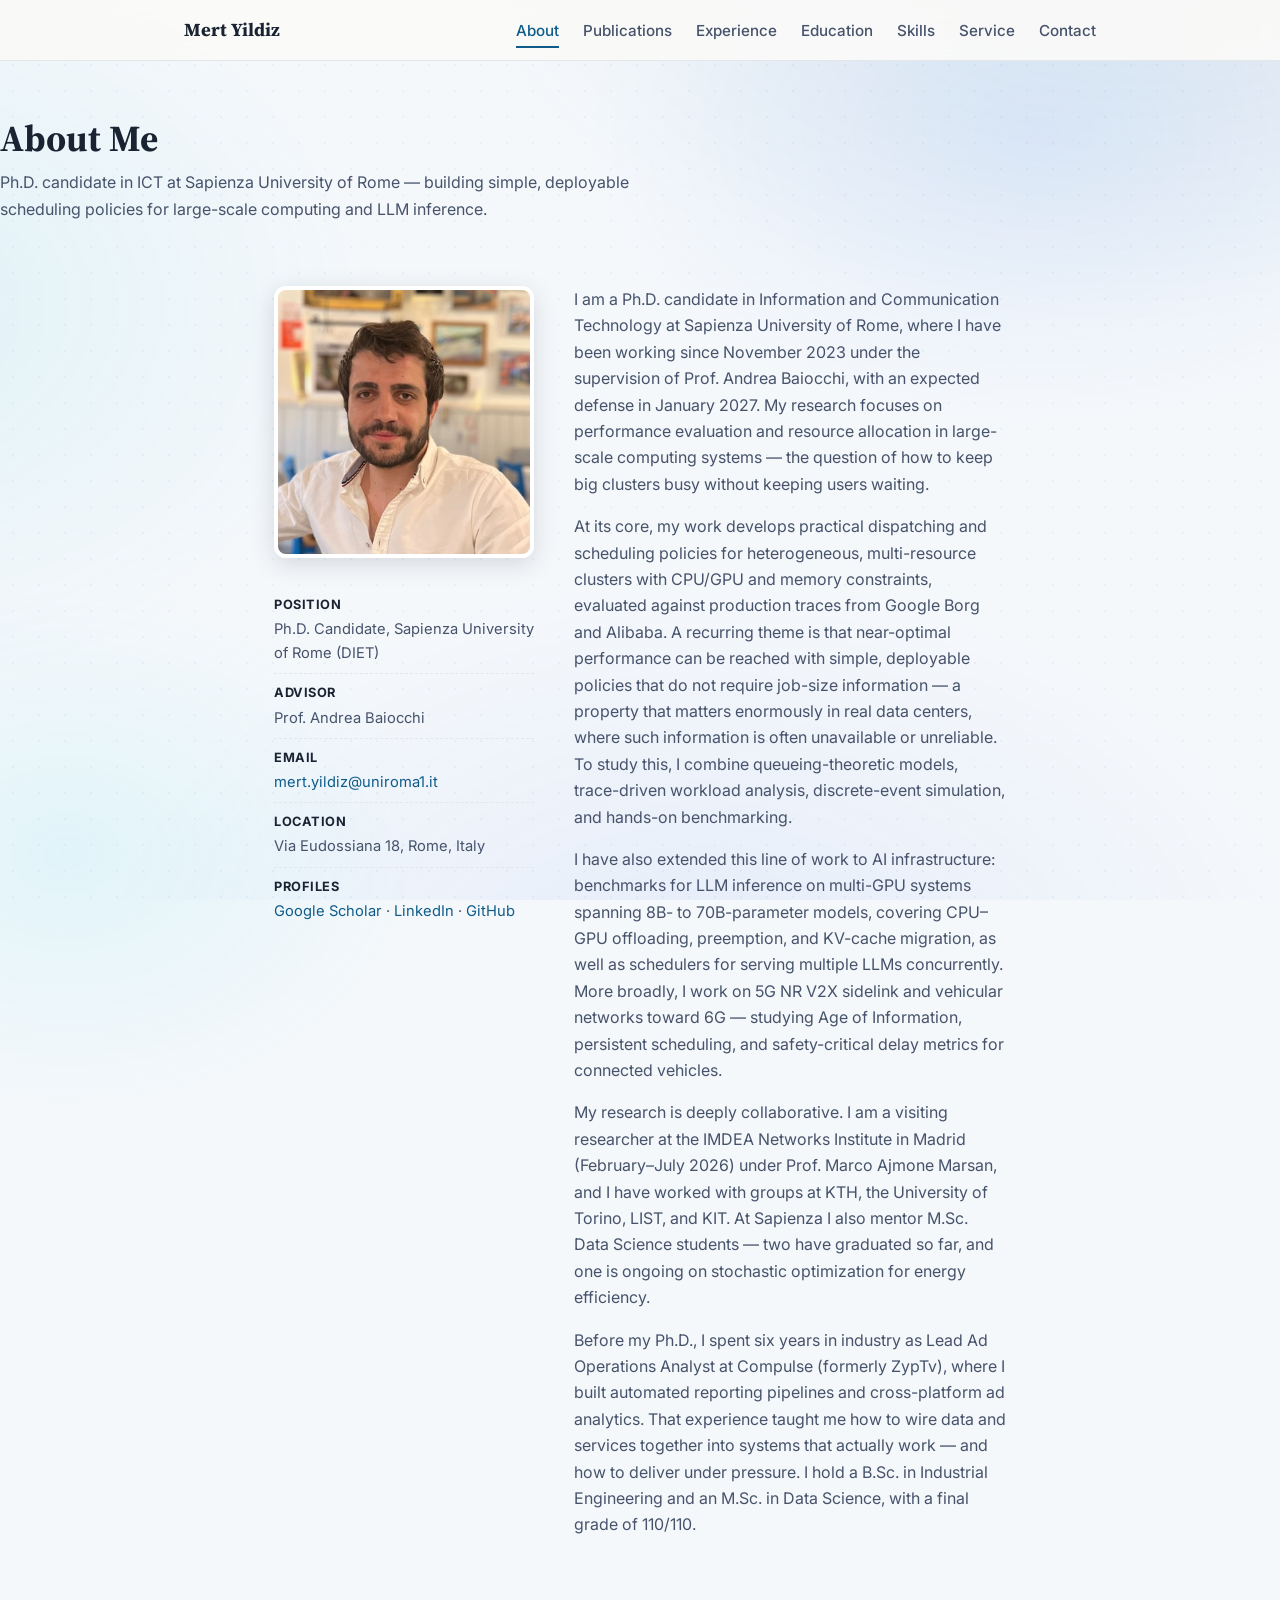
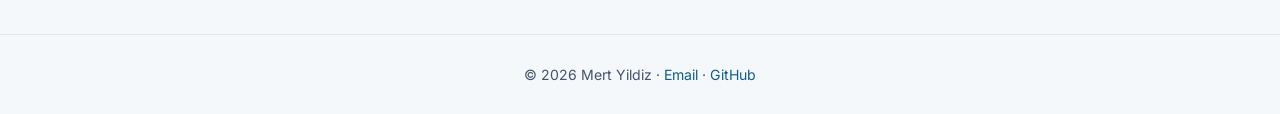
==== about.html @ 84ab67e8 "Multi-page rebuild: 7 subpages, shared design system, DOI/journal links + PDF downloads, improved Ab" ====
<!DOCTYPE html>
<html lang="en">
<head>
  <meta charset="UTF-8">
  <meta name="viewport" content="width=device-width, initial-scale=1.0">
  <title>Mert Yildiz — About</title>
  <meta name="description" content="Mert Yildiz — Ph.D. Candidate in ICT at Sapienza University of Rome. Resource management in data centers and HPC, queueing theory, LLM inference serving, vehicular networks.">
  <link rel="icon" type="image/jpeg" href="assets/Profile_photo.jpg">
  <meta property="og:title" content="Mert Yildiz — About">
  <meta property="og:description" content="Ph.D. Candidate in ICT at Sapienza University of Rome. Data centers, HPC, queueing theory, LLM inference serving, vehicular networks.">
  <meta property="og:type" content="website">
  <link rel="preconnect" href="https://fonts.googleapis.com">
  <link rel="preconnect" href="https://fonts.gstatic.com" crossorigin>
  <link href="https://fonts.googleapis.com/css2?family=Source+Serif+4:opsz,wght@8..60,400;8..60,600;8..60,700&family=Inter:wght@400;500;600&display=swap" rel="stylesheet">
  <link rel="stylesheet" href="css/style.css">
</head>
<body>

<header class="site-header">
  <nav class="nav container">
    <a class="nav__brand" href="index.html">Mert Yildiz</a>
    <button class="nav__toggle" aria-label="Toggle menu" aria-expanded="false">☰</button>
    <ul class="nav__links">
      <li><a class="is-active" href="about.html">About</a></li>
      <li><a href="publications.html">Publications</a></li>
      <li><a href="experience.html">Experience</a></li>
      <li><a href="education.html">Education</a></li>
      <li><a href="skills.html">Skills</a></li>
      <li><a href="service.html">Service</a></li>
      <li><a href="contact.html">Contact</a></li>
    </ul>
  </nav>
</header>

<main id="top">

  <!-- ============ PAGE HERO ============ -->
  <section class="page-hero">
    <h1>About Me</h1>
    <p>Ph.D. candidate in ICT at Sapienza University of Rome — building simple, deployable scheduling policies for large-scale computing and LLM inference.</p>
  </section>

  <!-- ============ ABOUT ============ -->
  <section class="section">
    <div class="container narrow">
      <div class="about-grid">

        <div class="about-side">
          <img class="about-photo" src="assets/Profile_photo.jpg" alt="Portrait of Mert Yildiz">
          <ul class="facts">
            <li><strong>Position</strong> Ph.D. Candidate, Sapienza University of Rome (DIET)</li>
            <li><strong>Advisor</strong> Prof. Andrea Baiocchi</li>
            <li><strong>Email</strong> <a href="mailto:mert.yildiz@uniroma1.it">mert.yildiz@uniroma1.it</a></li>
            <li><strong>Location</strong> Via Eudossiana 18, Rome, Italy</li>
            <li><strong>Profiles</strong>
              <a href="https://scholar.google.com/citations?user=gYXDUkcAAAAJ&hl=en" target="_blank" rel="noopener">Google Scholar</a> ·
              <a href="https://www.linkedin.com/in/mertyldz/" target="_blank" rel="noopener">LinkedIn</a> ·
              <a href="https://github.com/MertYILDIZ19" target="_blank" rel="noopener">GitHub</a>
            </li>
          </ul>
        </div>

        <div class="about-body">
          <p>
            I am a Ph.D. candidate in Information and Communication Technology at Sapienza University of Rome,
            where I have been working since November 2023 under the supervision of Prof. Andrea Baiocchi, with an
            expected defense in January 2027. My research focuses on performance evaluation and resource allocation
            in large-scale computing systems — the question of how to keep big clusters busy without keeping users
            waiting.
          </p>
          <p>
            At its core, my work develops practical dispatching and scheduling policies for heterogeneous,
            multi-resource clusters with CPU/GPU and memory constraints, evaluated against production traces from
            Google Borg and Alibaba. A recurring theme is that near-optimal performance can be reached with simple,
            deployable policies that do not require job-size information — a property that matters enormously in real
            data centers, where such information is often unavailable or unreliable. To study this, I combine
            queueing-theoretic models, trace-driven workload analysis, discrete-event simulation, and hands-on
            benchmarking.
          </p>
          <p>
            I have also extended this line of work to AI infrastructure: benchmarks for LLM inference on multi-GPU
            systems spanning 8B- to 70B-parameter models, covering CPU–GPU offloading, preemption, and KV-cache
            migration, as well as schedulers for serving multiple LLMs concurrently. More broadly, I work on 5G NR
            V2X sidelink and vehicular networks toward 6G — studying Age of Information, persistent scheduling, and
            safety-critical delay metrics for connected vehicles.
          </p>
          <p>
            My research is deeply collaborative. I am a visiting researcher at the IMDEA Networks Institute in Madrid
            (February–July 2026) under Prof. Marco Ajmone Marsan, and I have worked with groups at KTH, the
            University of Torino, LIST, and KIT. At Sapienza I also mentor M.Sc. Data Science students — two have
            graduated so far, and one is ongoing on stochastic optimization for energy efficiency.
          </p>
          <p>
            Before my Ph.D., I spent six years in industry as Lead Ad Operations Analyst at Compulse (formerly
            ZypTv), where I built automated reporting pipelines and cross-platform ad analytics. That experience
            taught me how to wire data and services together into systems that actually work — and how to deliver
            under pressure. I hold a B.Sc. in Industrial Engineering and an M.Sc. in Data Science, with a final
            grade of 110/110.
          </p>
        </div>

      </div>
    </div>
  </section>

</main>

<footer class="site-footer">
  <div class="container narrow center">
    <p>© <span id="year"></span> Mert Yildiz · <a href="mailto:mert.yildiz@uniroma1.it">Email</a> · <a href="https://github.com/MertYILDIZ19" target="_blank" rel="noopener">GitHub</a></p>
  </div>
</footer>

<script src="js/main.js"></script>
</body>
</html>
---- css/style.css ----
/* ============================================================
   Mert Yildiz — Academic Portfolio (multi-page)
   Design system: Source Serif 4 headings + Inter body,
   navy accent #0f5c8a on off-white, subtle animated background.
   Shared by all pages. Do not fork per page.
   ============================================================ */

:root {
  --bg: #fafaf8;
  --surface: #ffffff;
  --ink: #1a2332;
  --ink-soft: #46536b;
  --accent: #0f5c8a;
  --accent-dark: #0a4467;
  --line: #e3e6ea;
  --serif: "Source Serif 4", Georgia, serif;
  --sans: "Inter", -apple-system, "Segoe UI", sans-serif;
}

* { margin: 0; padding: 0; box-sizing: border-box; }

html { scroll-behavior: smooth; background-color: #f5f8fb; }

/* ---------- Cool background: soft drifting glows + faint dot grid ---------- */
body::before {
  content: ""; position: fixed; inset: 0; z-index: -2; pointer-events: none;
  background:
    radial-gradient(rgba(15, 92, 138, 0.05) 1px, transparent 1.4px),
    radial-gradient(1100px 700px at 88% -12%, rgba(15, 92, 138, 0.10), transparent 62%),
    radial-gradient(900px 650px at -12% 34%, rgba(6, 182, 212, 0.09), transparent 60%),
    radial-gradient(1000px 700px at 55% 112%, rgba(37, 99, 235, 0.08), transparent 62%);
  background-size: 26px 26px, auto, auto, auto;
}
body::after {
  content: ""; position: fixed; top: -30%; left: -20%; width: 140%; height: 160%;
  z-index: -1; pointer-events: none;
  background:
    radial-gradient(640px 420px at 72% 28%, rgba(59, 130, 246, 0.10), transparent 70%),
    radial-gradient(520px 380px at 18% 78%, rgba(34, 211, 238, 0.09), transparent 70%);
  animation: bg-drift 40s ease-in-out infinite alternate;
}
@keyframes bg-drift {
  from { transform: translate3d(-2%, -1.5%, 0) scale(1); }
  to   { transform: translate3d(2.5%, 2%, 0) scale(1.06); }
}
@media (prefers-reduced-motion: reduce) {
  html { scroll-behavior: auto; }
  body::after { animation: none; }
}

body {
  font-family: var(--sans);
  color: var(--ink);
  line-height: 1.65;
  font-size: 16px;
}

.container { max-width: 960px; margin: 0 auto; padding: 0 24px; }
.container.narrow { max-width: 780px; }
.center { text-align: center; }

/* ---------- Header / nav ---------- */
.site-header {
  position: sticky; top: 0; z-index: 50;
  background: rgba(250, 250, 248, 0.92);
  backdrop-filter: blur(8px);
  border-bottom: 1px solid var(--line);
}
.nav { display: flex; align-items: center; justify-content: space-between; height: 60px; }
.nav__brand { font-family: var(--serif); font-weight: 700; font-size: 1.15rem; color: var(--ink); text-decoration: none; }
.nav__links { display: flex; gap: 24px; list-style: none; }
.nav__links a {
  color: var(--ink-soft); text-decoration: none; font-size: 0.95rem; font-weight: 500;
  padding: 6px 0; border-bottom: 2px solid transparent;
}
.nav__links a:hover { color: var(--accent); }
.nav__links a.is-active { color: var(--accent); border-bottom-color: var(--accent); }
.nav__toggle { display: none; background: none; border: none; font-size: 1.4rem; cursor: pointer; color: var(--ink); }

/* ---------- Home hero ---------- */
.hero { padding: 72px 0 64px; }
.hero__inner { display: flex; align-items: center; gap: 48px; }
.hero__photo {
  width: 180px; height: 180px; border-radius: 50%;
  object-fit: cover; flex-shrink: 0;
  border: 4px solid var(--surface);
  box-shadow: 0 6px 24px rgba(26, 35, 50, 0.15);
}
.hero h1 { font-family: var(--serif); font-size: 2.6rem; line-height: 1.15; margin-bottom: 8px; }
.hero__role { font-size: 1.15rem; font-weight: 600; color: var(--accent); }
.hero__affil { color: var(--ink-soft); margin-bottom: 16px; }
.hero__tagline { max-width: 52ch; color: var(--ink-soft); margin-bottom: 24px; }

/* ---------- Page hero (inner pages) ---------- */
.page-hero { padding: 56px 0 8px; }
.page-hero h1 { font-family: var(--serif); font-size: 2.3rem; line-height: 1.15; margin-bottom: 10px; }
.page-hero p { color: var(--ink-soft); max-width: 64ch; }

/* ---------- Buttons ---------- */
.btn {
  display: inline-block; padding: 9px 18px; border-radius: 6px;
  border: 1.5px solid var(--accent); color: var(--accent);
  text-decoration: none; font-weight: 500; font-size: 0.95rem;
  transition: background 0.15s, color 0.15s;
}
.btn:hover { background: var(--accent); color: #fff; }
.btn--primary { background: var(--accent); color: #fff; }
.btn--primary:hover { background: var(--accent-dark); border-color: var(--accent-dark); }
.hero__links { display: flex; gap: 12px; flex-wrap: wrap; }
.hero__links.center, .center { justify-content: center; text-align: center; }

/* ---------- Sections ---------- */
.section { padding: 56px 0; }
.section--alt { background: rgba(255, 255, 255, 0.72); backdrop-filter: blur(3px); border-top: 1px solid var(--line); border-bottom: 1px solid var(--line); }
.section h2 {
  font-family: var(--serif); font-size: 1.8rem; margin-bottom: 24px;
  padding-bottom: 8px; border-bottom: 2px solid var(--accent); display: inline-block;
}
.section p { color: var(--ink-soft); margin-bottom: 16px; }
.section a { color: var(--accent); text-decoration: none; }
.section a:hover { text-decoration: underline; }

/* ---------- Cards ---------- */
.cards { display: grid; grid-template-columns: repeat(auto-fit, minmax(240px, 1fr)); gap: 20px; }
.card {
  background: var(--bg); border: 1px solid var(--line); border-radius: 8px;
  padding: 20px; transition: transform 0.15s, box-shadow 0.15s;
}
.section:not(.section--alt) .card { background: var(--surface); }
.card:hover { transform: translateY(-3px); box-shadow: 0 8px 20px rgba(26, 35, 50, 0.08); }
.card h3 { font-size: 1.02rem; margin-bottom: 8px; color: var(--accent-dark); }
.card p { font-size: 0.92rem; margin: 0; }
.tags { display: flex; flex-wrap: wrap; gap: 6px; }
.tags span {
  background: var(--bg); border: 1px solid var(--line); border-radius: 999px;
  padding: 3px 10px; font-size: 0.8rem; color: var(--ink-soft); line-height: 1.4;
}

/* ---------- Publications ---------- */
.pubs__meta { margin-bottom: 8px; }
.pubs__group { font-family: var(--serif); font-size: 1.15rem; color: var(--accent-dark); margin: 28px 0 12px; }
.pubs { list-style: none; }
.pubs li { padding: 10px 0 10px 20px; border-left: 3px solid var(--line); margin-bottom: 6px; color: var(--ink-soft); font-size: 0.95rem; transition: border-color 0.15s; }
.pubs li:hover { border-left-color: var(--accent); }
.pubs__authors strong { color: var(--ink); }
.pubs em { color: var(--ink); }
.pubs__links { margin-top: 6px; display: flex; gap: 8px; flex-wrap: wrap; }
.pubs__pdf, .pubs__doi {
  display: inline-block; padding: 1px 9px; border-radius: 999px;
  border: 1px solid var(--accent); color: var(--accent); font-size: 0.75rem;
  font-weight: 600; letter-spacing: 0.03em; text-decoration: none;
}
.pubs__pdf:hover, .pubs__doi:hover { background: var(--accent); color: #fff; }

/* ---------- Service / simple lists ---------- */
.service-list { list-style: none; }
.service-list li { padding: 8px 0; color: var(--ink-soft); border-bottom: 1px dashed var(--line); }
.service-list li:last-child { border-bottom: none; }
.service-list strong { color: var(--ink); }

/* ---------- Timeline ---------- */
.timeline__item { position: relative; padding: 0 0 24px 28px; border-left: 2px solid var(--line); margin-left: 6px; }
.timeline__item:last-child { padding-bottom: 0; }
.timeline__item::before {
  content: ""; position: absolute; left: -7px; top: 6px;
  width: 12px; height: 12px; border-radius: 50%;
  background: var(--accent); border: 2px solid var(--bg);
}
.timeline__when { font-size: 0.85rem; font-weight: 600; color: var(--accent); text-transform: uppercase; letter-spacing: 0.04em; }
.timeline__item h3 { font-size: 1.05rem; margin: 2px 0; }
.timeline__item p { margin: 0 0 6px; font-size: 0.95rem; }
.timeline__item ul { color: var(--ink-soft); font-size: 0.92rem; padding-left: 18px; margin-top: 4px; }

/* ---------- About two-column ---------- */
.about-grid { display: grid; grid-template-columns: 260px 1fr; gap: 40px; align-items: start; }
.about-grid > .about-side { position: sticky; top: 84px; }
.about-photo {
  width: 100%; border-radius: 12px; object-fit: cover;
  border: 4px solid var(--surface); box-shadow: 0 6px 24px rgba(26, 35, 50, 0.15);
}
.facts { list-style: none; margin-top: 20px; }
.facts li { padding: 8px 0; border-bottom: 1px dashed var(--line); font-size: 0.92rem; color: var(--ink-soft); }
.facts li:last-child { border-bottom: none; }
.facts strong { color: var(--ink); display: block; font-size: 0.8rem; text-transform: uppercase; letter-spacing: 0.04em; margin-bottom: 2px; }

/* ---------- Footer ---------- */
.site-footer { padding: 28px 0; color: var(--ink-soft); font-size: 0.88rem; border-top: 1px solid var(--line); margin-top: 24px; }
.site-footer a { color: var(--accent); text-decoration: none; }

/* ---------- Responsive ---------- */
@media (max-width: 720px) {
  .hero__inner { flex-direction: column; text-align: center; gap: 24px; }
  .hero__tagline { margin-left: auto; margin-right: auto; }
  .hero__links { justify-content: center; }
  .nav__toggle { display: block; }
  .nav__links {
    display: none; position: absolute; top: 60px; left: 0; right: 0;
    flex-direction: column; gap: 0; background: var(--surface);
    border-bottom: 1px solid var(--line); padding: 8px 0;
  }
  .nav__links.open { display: flex; }
  .nav__links li a { display: block; padding: 12px 24px; }
  .about-grid { grid-template-columns: 1fr; gap: 24px; }
  .about-grid > .about-side { position: static; }
  .about-photo { max-width: 320px; margin: 0 auto; }
}
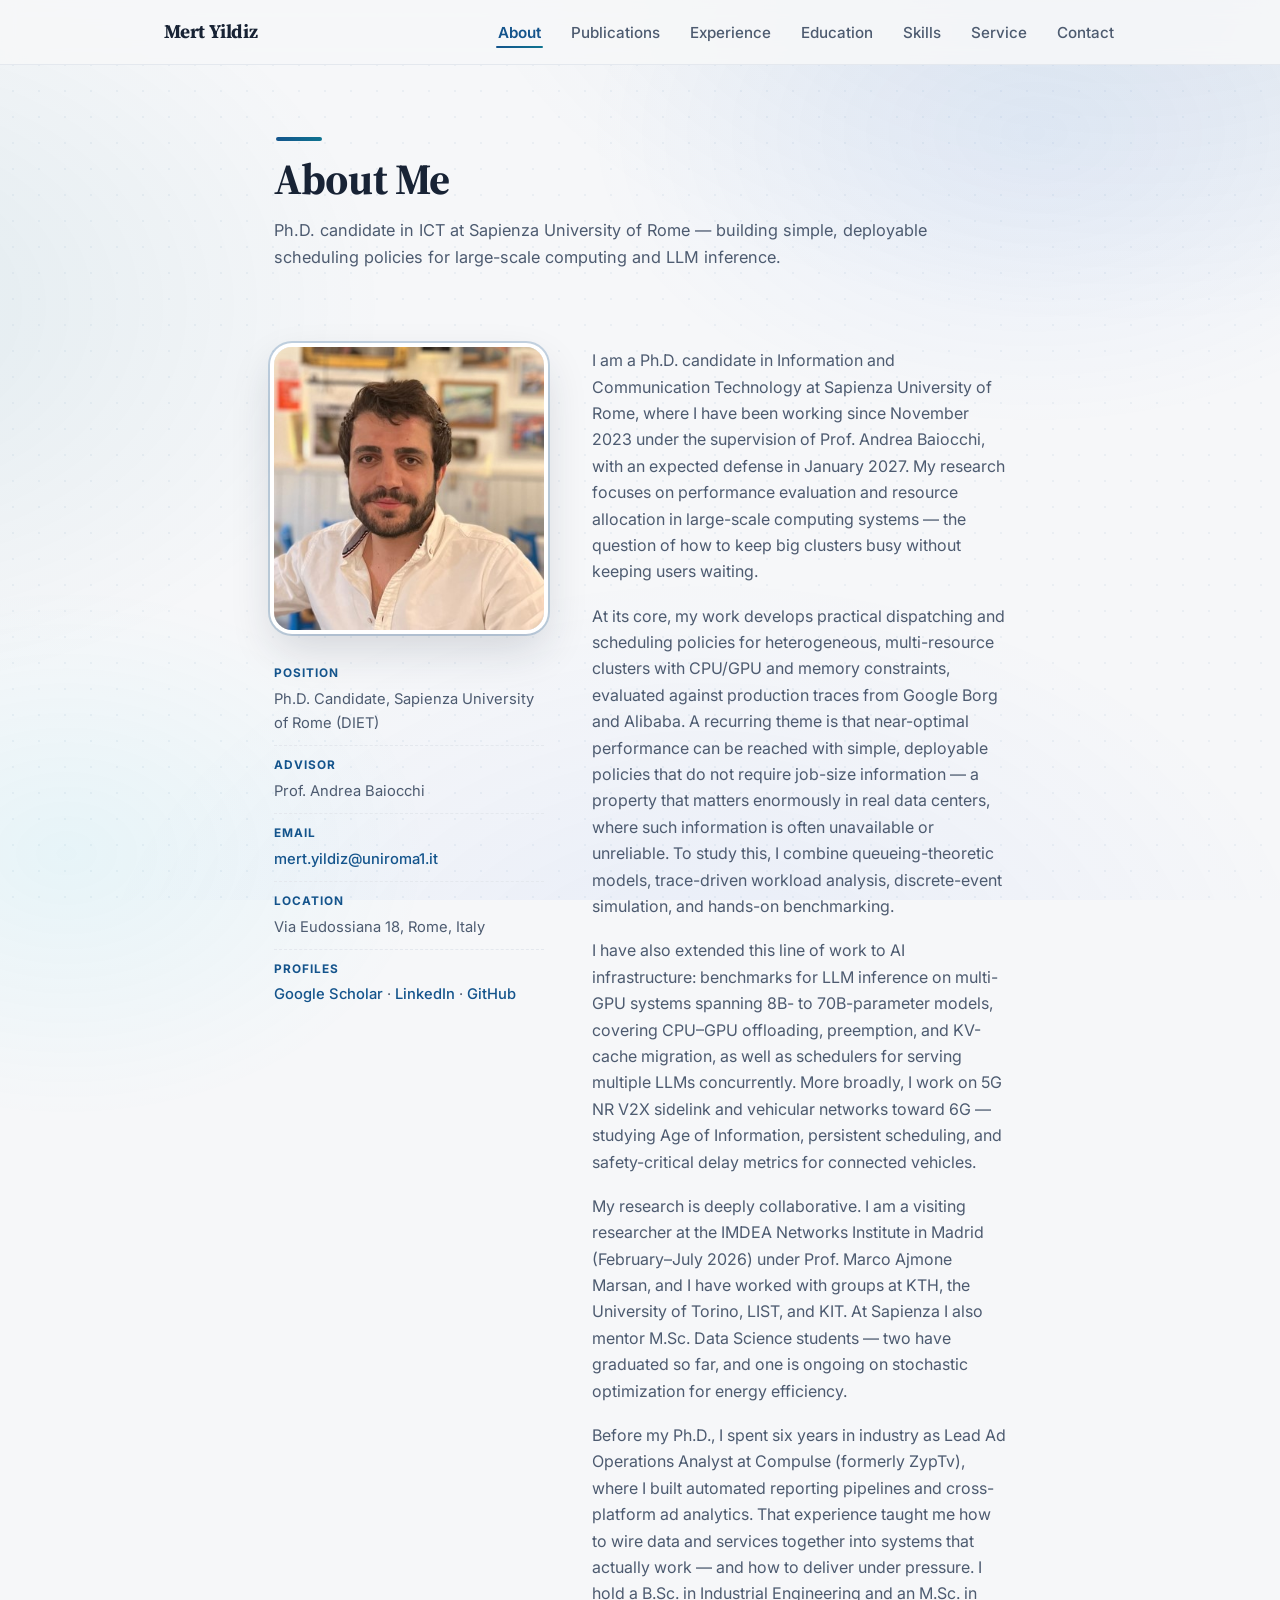
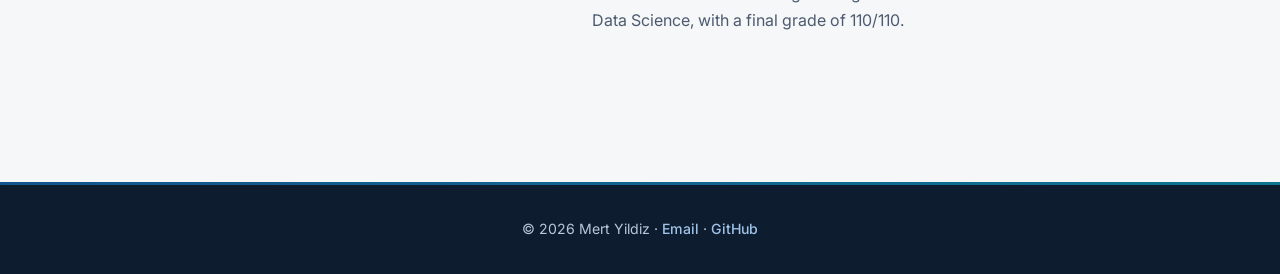
==== commit fe5ebc7b: "Design system v2: refined visuals + full mobile responsiveness - Fluid type scale, gradient accents," ====
--- a/about.html
+++ b/about.html
@@ -9,6 +9,7 @@
   <meta property="og:title" content="Mert Yildiz — About">
   <meta property="og:description" content="Ph.D. Candidate in ICT at Sapienza University of Rome. Data centers, HPC, queueing theory, LLM inference serving, vehicular networks.">
   <meta property="og:type" content="website">
+  <meta property="og:image" content="assets/Profile_photo.jpg">
   <link rel="preconnect" href="https://fonts.googleapis.com">
   <link rel="preconnect" href="https://fonts.gstatic.com" crossorigin>
   <link href="https://fonts.googleapis.com/css2?family=Source+Serif+4:opsz,wght@8..60,400;8..60,600;8..60,700&family=Inter:wght@400;500;600&display=swap" rel="stylesheet">
@@ -36,8 +37,10 @@
 
   <!-- ============ PAGE HERO ============ -->
   <section class="page-hero">
-    <h1>About Me</h1>
-    <p>Ph.D. candidate in ICT at Sapienza University of Rome — building simple, deployable scheduling policies for large-scale computing and LLM inference.</p>
+    <div class="container narrow">
+      <h1>About Me</h1>
+      <p>Ph.D. candidate in ICT at Sapienza University of Rome — building simple, deployable scheduling policies for large-scale computing and LLM inference.</p>
+    </div>
   </section>
 
   <!-- ============ ABOUT ============ -->
--- a/css/style.css
+++ b/css/style.css
@@ -1,42 +1,56 @@
 /* ============================================================
    Mert Yildiz — Academic Portfolio (multi-page)
-   Design system: Source Serif 4 headings + Inter body,
-   navy accent #0f5c8a on off-white, subtle animated background.
+   Design system v2: Source Serif 4 headings + Inter body,
+   deep-navy accent with gradient highlights on soft off-white.
    Shared by all pages. Do not fork per page.
    ============================================================ */
 
 :root {
-  --bg: #fafaf8;
+  --bg: #f6f7f9;
   --surface: #ffffff;
-  --ink: #1a2332;
-  --ink-soft: #46536b;
-  --accent: #0f5c8a;
-  --accent-dark: #0a4467;
-  --line: #e3e6ea;
+  --ink: #182335;
+  --ink-soft: #4d5b70;
+  --accent: #14548c;
+  --accent-dark: #0d3f6b;
+  --accent-light: #4a86bd;
+  --teal: #0e7490;
+  --line: #e4e8ee;
+  --grad: linear-gradient(120deg, var(--accent) 0%, var(--teal) 100%);
   --serif: "Source Serif 4", Georgia, serif;
   --sans: "Inter", -apple-system, "Segoe UI", sans-serif;
+  --shadow-sm: 0 1px 2px rgba(24, 35, 53, 0.06);
+  --shadow-md: 0 10px 28px rgba(24, 35, 53, 0.10);
+  --radius: 14px;
 }
 
 * { margin: 0; padding: 0; box-sizing: border-box; }
 
-html { scroll-behavior: smooth; background-color: #f5f8fb; }
-
-/* ---------- Cool background: soft drifting glows + faint dot grid ---------- */
+html { scroll-behavior: smooth; background-color: var(--bg); }
+
+::selection { background: rgba(20, 84, 140, 0.18); }
+
+a:focus-visible, button:focus-visible {
+  outline: 2px solid var(--accent-light);
+  outline-offset: 2px;
+  border-radius: 4px;
+}
+
+/* ---------- Background: soft drifting glows + faint dot grid ---------- */
 body::before {
   content: ""; position: fixed; inset: 0; z-index: -2; pointer-events: none;
   background:
-    radial-gradient(rgba(15, 92, 138, 0.05) 1px, transparent 1.4px),
-    radial-gradient(1100px 700px at 88% -12%, rgba(15, 92, 138, 0.10), transparent 62%),
-    radial-gradient(900px 650px at -12% 34%, rgba(6, 182, 212, 0.09), transparent 60%),
-    radial-gradient(1000px 700px at 55% 112%, rgba(37, 99, 235, 0.08), transparent 62%);
+    radial-gradient(rgba(20, 84, 140, 0.05) 1px, transparent 1.4px),
+    radial-gradient(1100px 700px at 88% -12%, rgba(20, 84, 140, 0.10), transparent 62%),
+    radial-gradient(900px 650px at -12% 34%, rgba(14, 116, 144, 0.09), transparent 60%),
+    radial-gradient(1000px 700px at 55% 112%, rgba(37, 99, 235, 0.07), transparent 62%);
   background-size: 26px 26px, auto, auto, auto;
 }
 body::after {
   content: ""; position: fixed; top: -30%; left: -20%; width: 140%; height: 160%;
   z-index: -1; pointer-events: none;
   background:
-    radial-gradient(640px 420px at 72% 28%, rgba(59, 130, 246, 0.10), transparent 70%),
-    radial-gradient(520px 380px at 18% 78%, rgba(34, 211, 238, 0.09), transparent 70%);
+    radial-gradient(640px 420px at 72% 28%, rgba(59, 130, 246, 0.08), transparent 70%),
+    radial-gradient(520px 380px at 18% 78%, rgba(34, 211, 238, 0.07), transparent 70%);
   animation: bg-drift 40s ease-in-out infinite alternate;
 }
 @keyframes bg-drift {
@@ -53,154 +67,267 @@
   color: var(--ink);
   line-height: 1.65;
   font-size: 16px;
-}
-
-.container { max-width: 960px; margin: 0 auto; padding: 0 24px; }
+  -webkit-font-smoothing: antialiased;
+  text-rendering: optimizeLegibility;
+}
+
+.container { max-width: 1000px; margin: 0 auto; padding: 0 24px; }
 .container.narrow { max-width: 780px; }
 .center { text-align: center; }
+
+/* ---------- Scroll reveal (only when JS is present) ---------- */
+html.js .reveal { opacity: 0; transform: translateY(16px); transition: opacity 0.55s ease, transform 0.55s ease; }
+html.js .reveal.in { opacity: 1; transform: none; }
+@media (prefers-reduced-motion: reduce) {
+  html.js .reveal { opacity: 1; transform: none; transition: none; }
+}
 
 /* ---------- Header / nav ---------- */
 .site-header {
   position: sticky; top: 0; z-index: 50;
-  background: rgba(250, 250, 248, 0.92);
-  backdrop-filter: blur(8px);
+  background: rgba(246, 247, 249, 0.88);
+  backdrop-filter: blur(10px);
+  -webkit-backdrop-filter: blur(10px);
   border-bottom: 1px solid var(--line);
 }
-.nav { display: flex; align-items: center; justify-content: space-between; height: 60px; }
-.nav__brand { font-family: var(--serif); font-weight: 700; font-size: 1.15rem; color: var(--ink); text-decoration: none; }
-.nav__links { display: flex; gap: 24px; list-style: none; }
+.nav { display: flex; align-items: center; justify-content: space-between; height: 64px; position: relative; }
+.nav__brand { font-family: var(--serif); font-weight: 700; font-size: 1.2rem; letter-spacing: -0.01em; color: var(--ink); text-decoration: none; }
+.nav__brand:hover { color: var(--accent); }
+.nav__links { display: flex; gap: 26px; list-style: none; }
 .nav__links a {
+  position: relative;
   color: var(--ink-soft); text-decoration: none; font-size: 0.95rem; font-weight: 500;
-  padding: 6px 0; border-bottom: 2px solid transparent;
+  padding: 8px 2px; transition: color 0.15s;
+}
+.nav__links a::after {
+  content: ""; position: absolute; left: 0; right: 100%; bottom: 2px; height: 2px;
+  background: var(--grad); border-radius: 2px; transition: right 0.2s ease;
 }
 .nav__links a:hover { color: var(--accent); }
-.nav__links a.is-active { color: var(--accent); border-bottom-color: var(--accent); }
-.nav__toggle { display: none; background: none; border: none; font-size: 1.4rem; cursor: pointer; color: var(--ink); }
+.nav__links a:hover::after, .nav__links a.is-active::after { right: 0; }
+.nav__links a.is-active { color: var(--accent); font-weight: 600; }
+.nav__toggle {
+  display: none; background: none; border: 1px solid var(--line); border-radius: 8px;
+  font-size: 1.35rem; line-height: 1; cursor: pointer; color: var(--ink);
+  padding: 6px 10px; transition: background 0.15s, color 0.15s;
+}
+.nav__toggle:hover { background: rgba(20, 84, 140, 0.08); color: var(--accent); }
 
 /* ---------- Home hero ---------- */
-.hero { padding: 72px 0 64px; }
-.hero__inner { display: flex; align-items: center; gap: 48px; }
+.hero { padding: clamp(48px, 9vw, 96px) 0 clamp(40px, 7vw, 72px); }
+.hero__inner { display: flex; align-items: center; gap: clamp(32px, 5vw, 56px); }
 .hero__photo {
-  width: 180px; height: 180px; border-radius: 50%;
-  object-fit: cover; flex-shrink: 0;
-  border: 4px solid var(--surface);
-  box-shadow: 0 6px 24px rgba(26, 35, 50, 0.15);
-}
-.hero h1 { font-family: var(--serif); font-size: 2.6rem; line-height: 1.15; margin-bottom: 8px; }
-.hero__role { font-size: 1.15rem; font-weight: 600; color: var(--accent); }
-.hero__affil { color: var(--ink-soft); margin-bottom: 16px; }
-.hero__tagline { max-width: 52ch; color: var(--ink-soft); margin-bottom: 24px; }
+  width: clamp(140px, 22vw, 200px); height: clamp(140px, 22vw, 200px);
+  border-radius: 50%; object-fit: cover; flex-shrink: 0;
+  box-shadow:
+    0 0 0 5px var(--surface),
+    0 0 0 7px rgba(20, 84, 140, 0.28),
+    0 18px 44px rgba(24, 35, 53, 0.20);
+}
+.hero h1 {
+  font-family: var(--serif); font-size: clamp(2.2rem, 5.5vw, 3.2rem);
+  line-height: 1.1; letter-spacing: -0.02em; margin-bottom: 10px;
+}
+.hero__role { font-size: clamp(1.05rem, 2.4vw, 1.2rem); font-weight: 600; color: var(--accent); }
+.hero__affil { color: var(--ink-soft); margin-bottom: 18px; }
+.hero__tagline { max-width: 54ch; color: var(--ink-soft); margin-bottom: 28px; font-size: 1.02rem; }
 
 /* ---------- Page hero (inner pages) ---------- */
-.page-hero { padding: 56px 0 8px; }
-.page-hero h1 { font-family: var(--serif); font-size: 2.3rem; line-height: 1.15; margin-bottom: 10px; }
-.page-hero p { color: var(--ink-soft); max-width: 64ch; }
+.page-hero { padding: clamp(44px, 8vw, 72px) 0 8px; }
+.page-hero h1 {
+  font-family: var(--serif); font-size: clamp(2rem, 5vw, 2.7rem);
+  line-height: 1.12; letter-spacing: -0.02em; margin-bottom: 14px; position: relative; padding-top: 18px;
+}
+.page-hero h1::before {
+  content: ""; position: absolute; top: 0; left: 2px; width: 46px; height: 4px;
+  background: var(--grad); border-radius: 2px;
+}
+.page-hero p { color: var(--ink-soft); max-width: 66ch; font-size: 1.02rem; }
 
 /* ---------- Buttons ---------- */
 .btn {
-  display: inline-block; padding: 9px 18px; border-radius: 6px;
-  border: 1.5px solid var(--accent); color: var(--accent);
-  text-decoration: none; font-weight: 500; font-size: 0.95rem;
-  transition: background 0.15s, color 0.15s;
-}
-.btn:hover { background: var(--accent); color: #fff; }
-.btn--primary { background: var(--accent); color: #fff; }
-.btn--primary:hover { background: var(--accent-dark); border-color: var(--accent-dark); }
+  display: inline-block; padding: 10px 20px; border-radius: 9px;
+  border: 1.5px solid var(--accent); color: var(--accent); background: transparent;
+  text-decoration: none; font-weight: 600; font-size: 0.95rem;
+  transition: transform 0.15s, box-shadow 0.15s, background 0.15s, color 0.15s;
+}
+.btn:hover { background: var(--accent); color: #fff; transform: translateY(-1px); }
+.btn--primary {
+  background: var(--grad); border-color: transparent; color: #fff;
+  box-shadow: 0 4px 16px rgba(20, 84, 140, 0.30);
+}
+.btn--primary:hover { background: linear-gradient(120deg, var(--accent-dark) 0%, #0a5d75 100%); box-shadow: 0 6px 20px rgba(20, 84, 140, 0.38); }
 .hero__links { display: flex; gap: 12px; flex-wrap: wrap; }
 .hero__links.center, .center { justify-content: center; text-align: center; }
 
 /* ---------- Sections ---------- */
-.section { padding: 56px 0; }
-.section--alt { background: rgba(255, 255, 255, 0.72); backdrop-filter: blur(3px); border-top: 1px solid var(--line); border-bottom: 1px solid var(--line); }
+.section { padding: clamp(44px, 7vw, 68px) 0; }
+.section--alt {
+  background: rgba(255, 255, 255, 0.72); backdrop-filter: blur(3px);
+  border-top: 1px solid var(--line); border-bottom: 1px solid var(--line);
+}
 .section h2 {
-  font-family: var(--serif); font-size: 1.8rem; margin-bottom: 24px;
-  padding-bottom: 8px; border-bottom: 2px solid var(--accent); display: inline-block;
+  font-family: var(--serif); font-size: clamp(1.5rem, 3.6vw, 1.9rem);
+  letter-spacing: -0.01em; margin-bottom: 28px;
+  padding-bottom: 10px; display: inline-block; border-bottom: none;
+  background-image: var(--grad);
+  background-size: 100% 3px; background-position: left bottom; background-repeat: no-repeat;
 }
 .section p { color: var(--ink-soft); margin-bottom: 16px; }
-.section a { color: var(--accent); text-decoration: none; }
-.section a:hover { text-decoration: underline; }
+.section a:not(.btn) { color: var(--accent); text-decoration: none; font-weight: 500; }
+.section a:not(.btn):hover { text-decoration: underline; text-underline-offset: 3px; }
 
 /* ---------- Cards ---------- */
-.cards { display: grid; grid-template-columns: repeat(auto-fit, minmax(240px, 1fr)); gap: 20px; }
+.cards { display: grid; grid-template-columns: repeat(auto-fit, minmax(250px, 1fr)); gap: 20px; }
 .card {
-  background: var(--bg); border: 1px solid var(--line); border-radius: 8px;
-  padding: 20px; transition: transform 0.15s, box-shadow 0.15s;
+  position: relative; overflow: hidden;
+  background: var(--bg); border: 1px solid var(--line); border-radius: var(--radius);
+  padding: 24px; box-shadow: var(--shadow-sm);
+  transition: transform 0.18s ease, box-shadow 0.18s ease;
 }
 .section:not(.section--alt) .card { background: var(--surface); }
-.card:hover { transform: translateY(-3px); box-shadow: 0 8px 20px rgba(26, 35, 50, 0.08); }
-.card h3 { font-size: 1.02rem; margin-bottom: 8px; color: var(--accent-dark); }
-.card p { font-size: 0.92rem; margin: 0; }
-.tags { display: flex; flex-wrap: wrap; gap: 6px; }
+.card::before {
+  content: ""; position: absolute; top: 0; left: 0; right: 0; height: 3px;
+  background: var(--grad); opacity: 0; transition: opacity 0.18s ease;
+}
+.card:hover { transform: translateY(-4px); box-shadow: var(--shadow-md); }
+.card:hover::before { opacity: 1; }
+.card h3 { font-size: 1.05rem; margin-bottom: 10px; color: var(--accent-dark); letter-spacing: -0.01em; }
+.card p { font-size: 0.93rem; margin: 0; }
+.tags { display: flex; flex-wrap: wrap; gap: 7px !important; align-content: flex-start; }
 .tags span {
-  background: var(--bg); border: 1px solid var(--line); border-radius: 999px;
-  padding: 3px 10px; font-size: 0.8rem; color: var(--ink-soft); line-height: 1.4;
+  background: #eef3f9; border: 1px solid #dbe5f0; border-radius: 999px;
+  padding: 4px 12px; font-size: 0.8rem; font-weight: 500; color: #33507a; line-height: 1.4;
 }
 
 /* ---------- Publications ---------- */
 .pubs__meta { margin-bottom: 8px; }
-.pubs__group { font-family: var(--serif); font-size: 1.15rem; color: var(--accent-dark); margin: 28px 0 12px; }
-.pubs { list-style: none; }
-.pubs li { padding: 10px 0 10px 20px; border-left: 3px solid var(--line); margin-bottom: 6px; color: var(--ink-soft); font-size: 0.95rem; transition: border-color 0.15s; }
-.pubs li:hover { border-left-color: var(--accent); }
-.pubs__authors strong { color: var(--ink); }
-.pubs em { color: var(--ink); }
-.pubs__links { margin-top: 6px; display: flex; gap: 8px; flex-wrap: wrap; }
+.pubs__group {
+  font-family: var(--serif); font-size: 1.2rem; color: var(--accent-dark);
+  margin: 36px 0 14px; letter-spacing: -0.01em; display: flex; align-items: center; gap: 10px;
+}
+.pubs__group::before { content: ""; width: 8px; height: 8px; border-radius: 2px; background: var(--grad); flex-shrink: 0; }
+.pubs ul, .pubs { list-style: none; }
+.pubs li {
+  position: relative;
+  background: var(--surface); border: 1px solid var(--line); border-radius: 12px;
+  padding: 16px 20px; margin-bottom: 12px; color: var(--ink-soft); font-size: 0.95rem;
+  box-shadow: var(--shadow-sm); overflow: hidden;
+  transition: transform 0.18s ease, box-shadow 0.18s ease, border-color 0.18s ease;
+}
+.pubs li::before {
+  content: ""; position: absolute; top: 0; bottom: 0; left: 0; width: 3px;
+  background: var(--line); transition: background 0.18s ease;
+}
+.pubs li:hover { transform: translateX(4px); box-shadow: var(--shadow-md); border-color: #d3dde9; }
+.pubs li:hover::before { background: var(--grad); }
+.pubs__authors strong { color: var(--ink); font-weight: 600; }
+.pubs em { font-family: var(--serif); color: var(--ink); }
+.pubs__links { margin-top: 10px; display: flex; gap: 8px; flex-wrap: wrap; }
 .pubs__pdf, .pubs__doi {
-  display: inline-block; padding: 1px 9px; border-radius: 999px;
+  display: inline-block; padding: 3px 12px; border-radius: 999px;
   border: 1px solid var(--accent); color: var(--accent); font-size: 0.75rem;
-  font-weight: 600; letter-spacing: 0.03em; text-decoration: none;
-}
-.pubs__pdf:hover, .pubs__doi:hover { background: var(--accent); color: #fff; }
+  font-weight: 600; letter-spacing: 0.04em; text-decoration: none;
+  transition: background 0.15s, color 0.15s, box-shadow 0.15s;
+}
+.pubs__pdf:hover, .pubs__doi:hover { background: var(--accent); color: #fff; box-shadow: 0 3px 10px rgba(20, 84, 140, 0.25); }
 
 /* ---------- Service / simple lists ---------- */
 .service-list { list-style: none; }
-.service-list li { padding: 8px 0; color: var(--ink-soft); border-bottom: 1px dashed var(--line); }
+.service-list li {
+  padding: 12px 14px; color: var(--ink-soft); border-bottom: 1px dashed var(--line);
+  font-size: 0.95rem; border-radius: 8px; transition: background 0.15s;
+}
+.service-list li:hover { background: rgba(20, 84, 140, 0.04); }
 .service-list li:last-child { border-bottom: none; }
-.service-list strong { color: var(--ink); }
+.service-list strong { color: var(--ink); font-weight: 600; }
 
 /* ---------- Timeline ---------- */
-.timeline__item { position: relative; padding: 0 0 24px 28px; border-left: 2px solid var(--line); margin-left: 6px; }
-.timeline__item:last-child { padding-bottom: 0; }
+.timeline { position: relative; }
+.timeline::before {
+  content: ""; position: absolute; left: 5px; top: 10px; bottom: 14px; width: 2px;
+  background: linear-gradient(to bottom, var(--accent), rgba(20, 84, 140, 0.12));
+  border-radius: 2px;
+}
+.timeline__item { position: relative; padding: 0 0 30px 34px; }
+.timeline__item:last-child { padding-bottom: 4px; }
 .timeline__item::before {
-  content: ""; position: absolute; left: -7px; top: 6px;
+  content: ""; position: absolute; left: 0; top: 5px;
   width: 12px; height: 12px; border-radius: 50%;
-  background: var(--accent); border: 2px solid var(--bg);
-}
-.timeline__when { font-size: 0.85rem; font-weight: 600; color: var(--accent); text-transform: uppercase; letter-spacing: 0.04em; }
-.timeline__item h3 { font-size: 1.05rem; margin: 2px 0; }
-.timeline__item p { margin: 0 0 6px; font-size: 0.95rem; }
-.timeline__item ul { color: var(--ink-soft); font-size: 0.92rem; padding-left: 18px; margin-top: 4px; }
+  background: var(--grad); border: 3px solid var(--bg);
+  box-shadow: 0 0 0 1.5px rgba(20, 84, 140, 0.35);
+}
+.timeline__when {
+  display: inline-block; font-size: 0.8rem; font-weight: 700; color: var(--accent);
+  text-transform: uppercase; letter-spacing: 0.06em; margin-bottom: 4px;
+}
+.timeline__item h3 { font-size: 1.12rem; margin: 0 0 4px; letter-spacing: -0.01em; }
+.timeline__item p { margin: 0 0 8px; font-size: 0.95rem; }
+.timeline__item ul { color: var(--ink-soft); font-size: 0.93rem; padding-left: 20px; margin-top: 6px; }
+.timeline__item ul li { margin-bottom: 4px; }
 
 /* ---------- About two-column ---------- */
-.about-grid { display: grid; grid-template-columns: 260px 1fr; gap: 40px; align-items: start; }
-.about-grid > .about-side { position: sticky; top: 84px; }
+.about-grid { display: grid; grid-template-columns: 270px 1fr; gap: clamp(28px, 5vw, 48px); align-items: start; }
+.about-grid > .about-side { position: sticky; top: 88px; }
 .about-photo {
-  width: 100%; border-radius: 12px; object-fit: cover;
-  border: 4px solid var(--surface); box-shadow: 0 6px 24px rgba(26, 35, 50, 0.15);
-}
-.facts { list-style: none; margin-top: 20px; }
-.facts li { padding: 8px 0; border-bottom: 1px dashed var(--line); font-size: 0.92rem; color: var(--ink-soft); }
+  width: 100%; border-radius: 18px; object-fit: cover; display: block;
+  box-shadow:
+    0 0 0 4px var(--surface),
+    0 0 0 6px rgba(20, 84, 140, 0.22),
+    0 18px 44px rgba(24, 35, 53, 0.16);
+}
+.facts { list-style: none; margin-top: 24px; }
+.facts li {
+  padding: 10px 0; border-bottom: 1px dashed var(--line); font-size: 0.92rem; color: var(--ink-soft);
+}
 .facts li:last-child { border-bottom: none; }
-.facts strong { color: var(--ink); display: block; font-size: 0.8rem; text-transform: uppercase; letter-spacing: 0.04em; margin-bottom: 2px; }
-
-/* ---------- Footer ---------- */
-.site-footer { padding: 28px 0; color: var(--ink-soft); font-size: 0.88rem; border-top: 1px solid var(--line); margin-top: 24px; }
-.site-footer a { color: var(--accent); text-decoration: none; }
+.facts strong {
+  color: var(--accent); display: block; font-size: 0.74rem; font-weight: 700;
+  text-transform: uppercase; letter-spacing: 0.08em; margin-bottom: 3px;
+}
+.about-body p { margin-bottom: 18px; }
+
+/* ---------- Footer (dark) ---------- */
+.site-footer {
+  position: relative; background: #0e1c30; color: #b9c7da;
+  font-size: 0.88rem; padding: 34px 0; margin-top: clamp(32px, 6vw, 64px);
+}
+.site-footer::before {
+  content: ""; position: absolute; top: -1px; left: 0; right: 0; height: 3px;
+  background: var(--grad);
+}
+.site-footer a { color: #9fc3e8; text-decoration: none; font-weight: 500; }
+.site-footer a:hover { text-decoration: underline; text-underline-offset: 3px; color: #cfe4f7; }
 
 /* ---------- Responsive ---------- */
+@media (max-width: 860px) {
+  .about-grid { grid-template-columns: 1fr; gap: 28px; }
+  .about-grid > .about-side { position: static; max-width: 340px; margin: 0 auto; width: 100%; }
+}
+
 @media (max-width: 720px) {
-  .hero__inner { flex-direction: column; text-align: center; gap: 24px; }
+  .container { padding: 0 20px; }
+  .hero__inner { flex-direction: column; text-align: center; gap: 28px; }
   .hero__tagline { margin-left: auto; margin-right: auto; }
   .hero__links { justify-content: center; }
-  .nav__toggle { display: block; }
+  .nav__toggle { display: inline-flex; align-items: center; justify-content: center; }
   .nav__links {
-    display: none; position: absolute; top: 60px; left: 0; right: 0;
+    display: none; position: absolute; top: 100%; left: -20px; right: -20px;
     flex-direction: column; gap: 0; background: var(--surface);
-    border-bottom: 1px solid var(--line); padding: 8px 0;
+    border-bottom: 1px solid var(--line); box-shadow: var(--shadow-md);
+    padding: 10px 0 14px;
   }
-  .nav__links.open { display: flex; }
-  .nav__links li a { display: block; padding: 12px 24px; }
-  .about-grid { grid-template-columns: 1fr; gap: 24px; }
-  .about-grid > .about-side { position: static; }
-  .about-photo { max-width: 320px; margin: 0 auto; }
-}
+  .nav__links.open { display: flex; animation: nav-drop 0.18s ease; }
+  @keyframes nav-drop { from { opacity: 0; transform: translateY(-6px); } }
+  .nav__links li a { display: block; padding: 12px 24px; font-size: 1rem; border-radius: 0; }
+  .nav__links li a::after { display: none; }
+  .nav__links li a.is-active { background: rgba(20, 84, 140, 0.07); color: var(--accent); }
+  .pubs li { padding: 14px 16px; }
+  .cards { grid-template-columns: 1fr; gap: 14px; }
+}
+
+@media (max-width: 420px) {
+  body { font-size: 15px; }
+  .btn { padding: 9px 16px; font-size: 0.9rem; }
+  .hero__links .btn { flex: 1 1 auto; text-align: center; }
+}
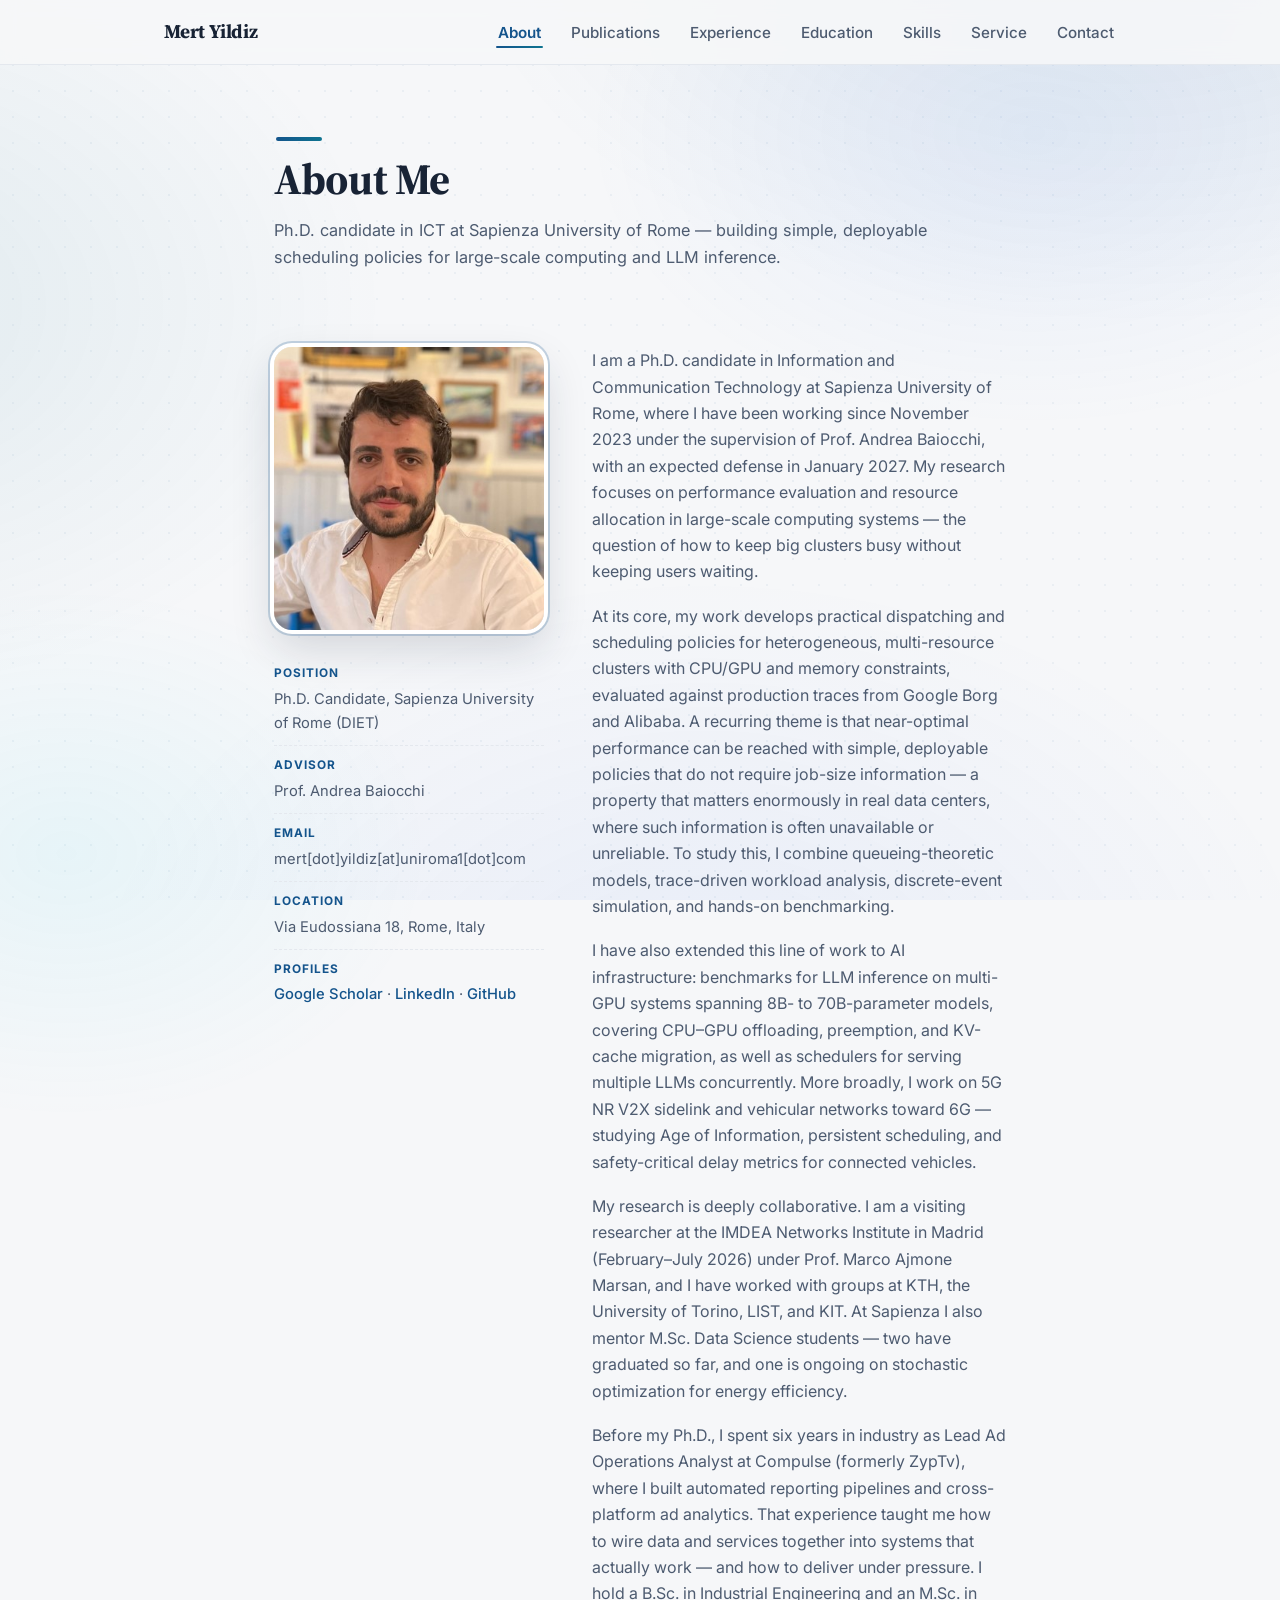
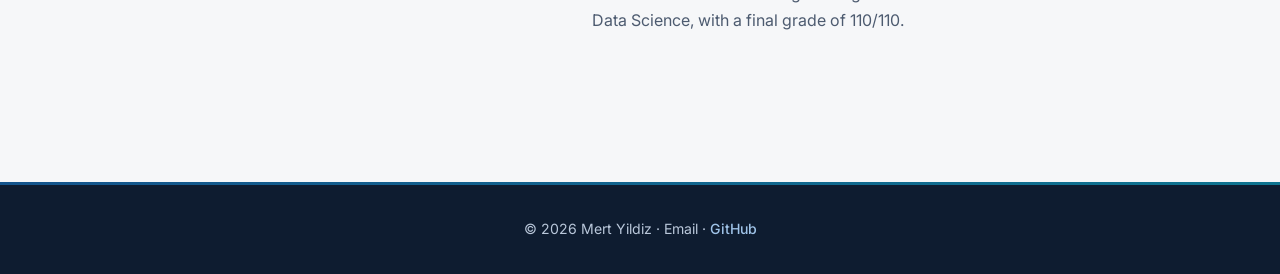
==== commit 00599d74: "Restructure Contact page + obfuscate all email addresses site-wide - Contact: two-panel layout (Get-" ====
--- a/about.html
+++ b/about.html
@@ -53,7 +53,7 @@
           <ul class="facts">
             <li><strong>Position</strong> Ph.D. Candidate, Sapienza University of Rome (DIET)</li>
             <li><strong>Advisor</strong> Prof. Andrea Baiocchi</li>
-            <li><strong>Email</strong> <a href="mailto:mert.yildiz@uniroma1.it">mert.yildiz@uniroma1.it</a></li>
+            <li><strong>Email</strong> mert[dot]&#8203;yildiz[at]&#8203;uniroma1[dot]&#8203;com</li>
             <li><strong>Location</strong> Via Eudossiana 18, Rome, Italy</li>
             <li><strong>Profiles</strong>
               <a href="https://scholar.google.com/citations?user=gYXDUkcAAAAJ&hl=en" target="_blank" rel="noopener">Google Scholar</a> ·
@@ -110,7 +110,7 @@
 
 <footer class="site-footer">
   <div class="container narrow center">
-    <p>© <span id="year"></span> Mert Yildiz · <a href="mailto:mert.yildiz@uniroma1.it">Email</a> · <a href="https://github.com/MertYILDIZ19" target="_blank" rel="noopener">GitHub</a></p>
+    <p>© <span id="year"></span> Mert Yildiz · Email · <a href="https://github.com/MertYILDIZ19" target="_blank" rel="noopener">GitHub</a></p>
   </div>
 </footer>
 
--- a/css/style.css
+++ b/css/style.css
@@ -287,6 +287,51 @@
 }
 .about-body p { margin-bottom: 18px; }
 
+/* ---------- Contact (two-panel) ---------- */
+.contact-grid { display: grid; grid-template-columns: 1fr 1fr; gap: clamp(28px, 5vw, 48px); align-items: start; }
+.contact-lead h2 {
+  font-family: var(--serif); font-size: clamp(1.5rem, 3.6vw, 1.9rem); letter-spacing: -0.01em;
+  margin-bottom: 14px; padding-bottom: 10px; display: inline-block; border-bottom: none;
+  background-image: var(--grad); background-size: 100% 3px; background-position: left bottom; background-repeat: no-repeat;
+}
+.contact-lead p { margin-bottom: 24px; }
+.contact-row--tall { align-items: flex-start; }
+.email-block { display: flex; flex-direction: column; gap: 3px; }
+.contact-email { font-family: var(--serif); font-size: 1rem; font-weight: 600; color: var(--accent-dark); letter-spacing: 0.01em; overflow-wrap: anywhere; }
+.contact-email--alt { font-size: 0.9rem; }
+.contact-email-label { font-size: 0.7rem; font-weight: 700; text-transform: uppercase; letter-spacing: 0.08em; color: var(--accent); margin-top: 6px; }
+.email-block small { color: var(--ink-soft); font-size: 0.75rem; margin-top: 4px; }
+.contact-alt { margin-top: 14px; }
+
+.contact-card {
+  background: var(--surface); border: 1px solid var(--line); border-radius: 18px;
+  box-shadow: var(--shadow-md); overflow: hidden;
+}
+.contact-row {
+  display: flex; align-items: center; gap: 16px; padding: 20px 24px;
+  border-bottom: 1px solid var(--line); transition: background 0.15s;
+}
+.contact-row:last-child { border-bottom: none; }
+.contact-row:hover { background: rgba(20, 84, 140, 0.035); }
+.contact-icon {
+  flex-shrink: 0; width: 44px; height: 44px; border-radius: 12px;
+  display: inline-flex; align-items: center; justify-content: center;
+  background: linear-gradient(135deg, rgba(20, 84, 140, 0.10), rgba(14, 116, 144, 0.10));
+  color: var(--accent); border: 1px solid rgba(20, 84, 140, 0.14);
+}
+.contact-info { display: flex; flex-direction: column; gap: 3px; min-width: 0; }
+.contact-info strong { font-size: 0.76rem; font-weight: 700; text-transform: uppercase; letter-spacing: 0.08em; color: var(--accent); }
+.contact-info a, .contact-info span { color: var(--ink); font-size: 0.98rem; word-break: break-word; }
+.contact-info a:not(.profile-chips a) { text-decoration: none; font-weight: 500; transition: color 0.15s; }
+.contact-info a:hover { color: var(--accent); }
+.profile-chips { display: flex; flex-wrap: wrap; gap: 8px; margin-top: 2px; }
+.profile-chips a {
+  background: #eef3f9; border: 1px solid #dbe5f0; border-radius: 999px;
+  padding: 4px 12px; font-size: 0.8rem; font-weight: 600; color: #33507a; text-decoration: none;
+  transition: background 0.15s, color 0.15s, border-color 0.15s;
+}
+.profile-chips a:hover { background: var(--accent); border-color: var(--accent); color: #fff; }
+
 /* ---------- Footer (dark) ---------- */
 .site-footer {
   position: relative; background: #0e1c30; color: #b9c7da;
@@ -303,6 +348,7 @@
 @media (max-width: 860px) {
   .about-grid { grid-template-columns: 1fr; gap: 28px; }
   .about-grid > .about-side { position: static; max-width: 340px; margin: 0 auto; width: 100%; }
+  .contact-grid { grid-template-columns: 1fr; gap: 28px; }
 }
 
 @media (max-width: 720px) {
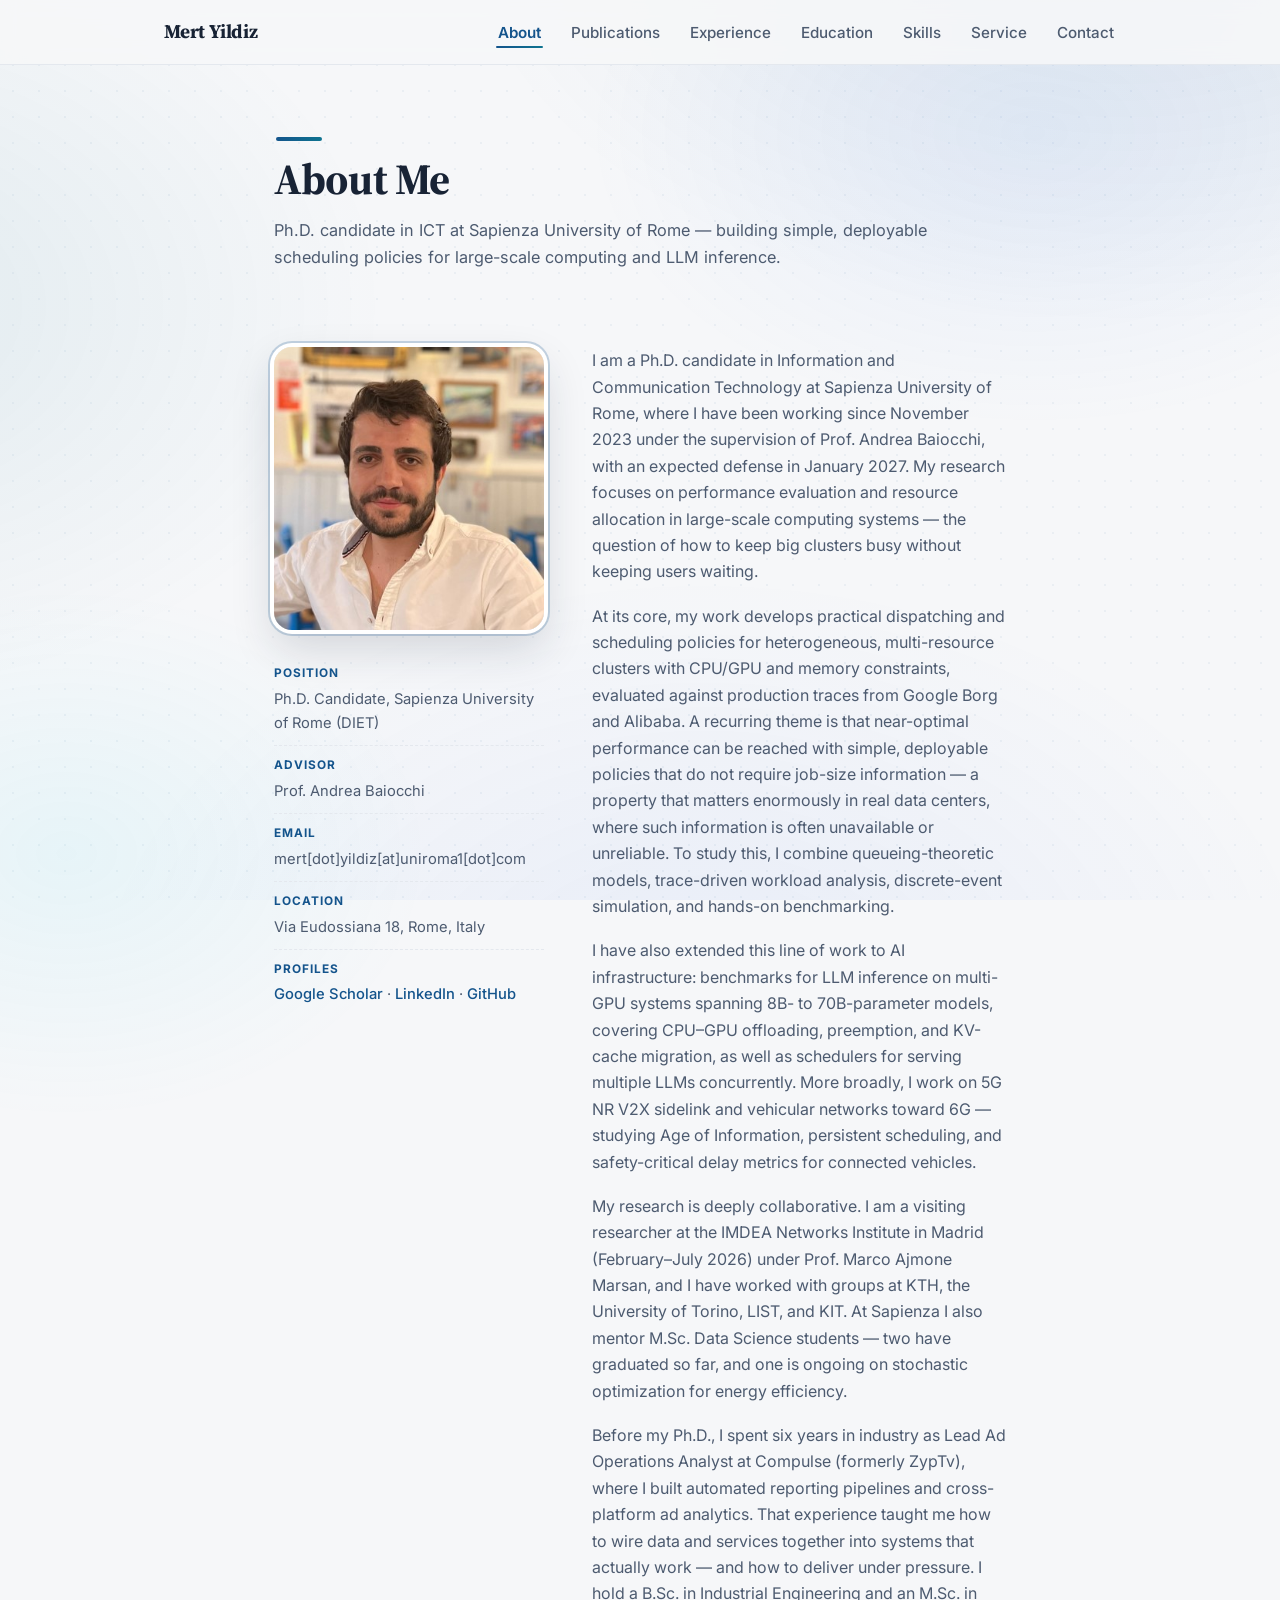
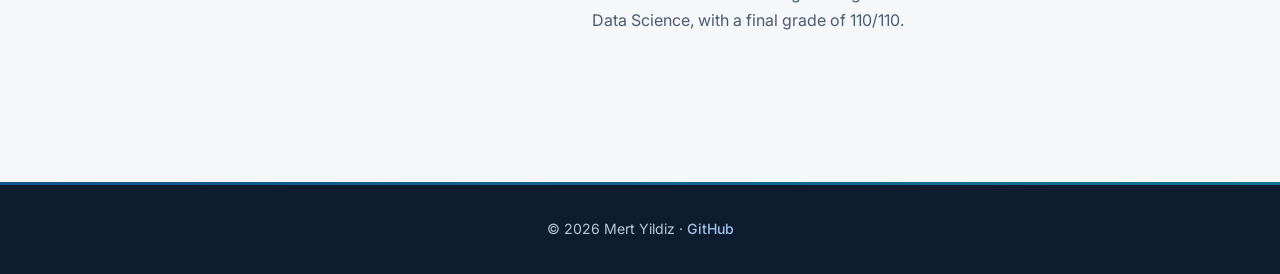
==== commit 5ea43992: "Remove dead 'Email' text from footers (no mailto links anymore)" ====
--- a/about.html
+++ b/about.html
@@ -110,7 +110,7 @@
 
 <footer class="site-footer">
   <div class="container narrow center">
-    <p>© <span id="year"></span> Mert Yildiz · Email · <a href="https://github.com/MertYILDIZ19" target="_blank" rel="noopener">GitHub</a></p>
+    <p>© <span id="year"></span> Mert Yildiz · <a href="https://github.com/MertYILDIZ19" target="_blank" rel="noopener">GitHub</a></p>
   </div>
 </footer>
 
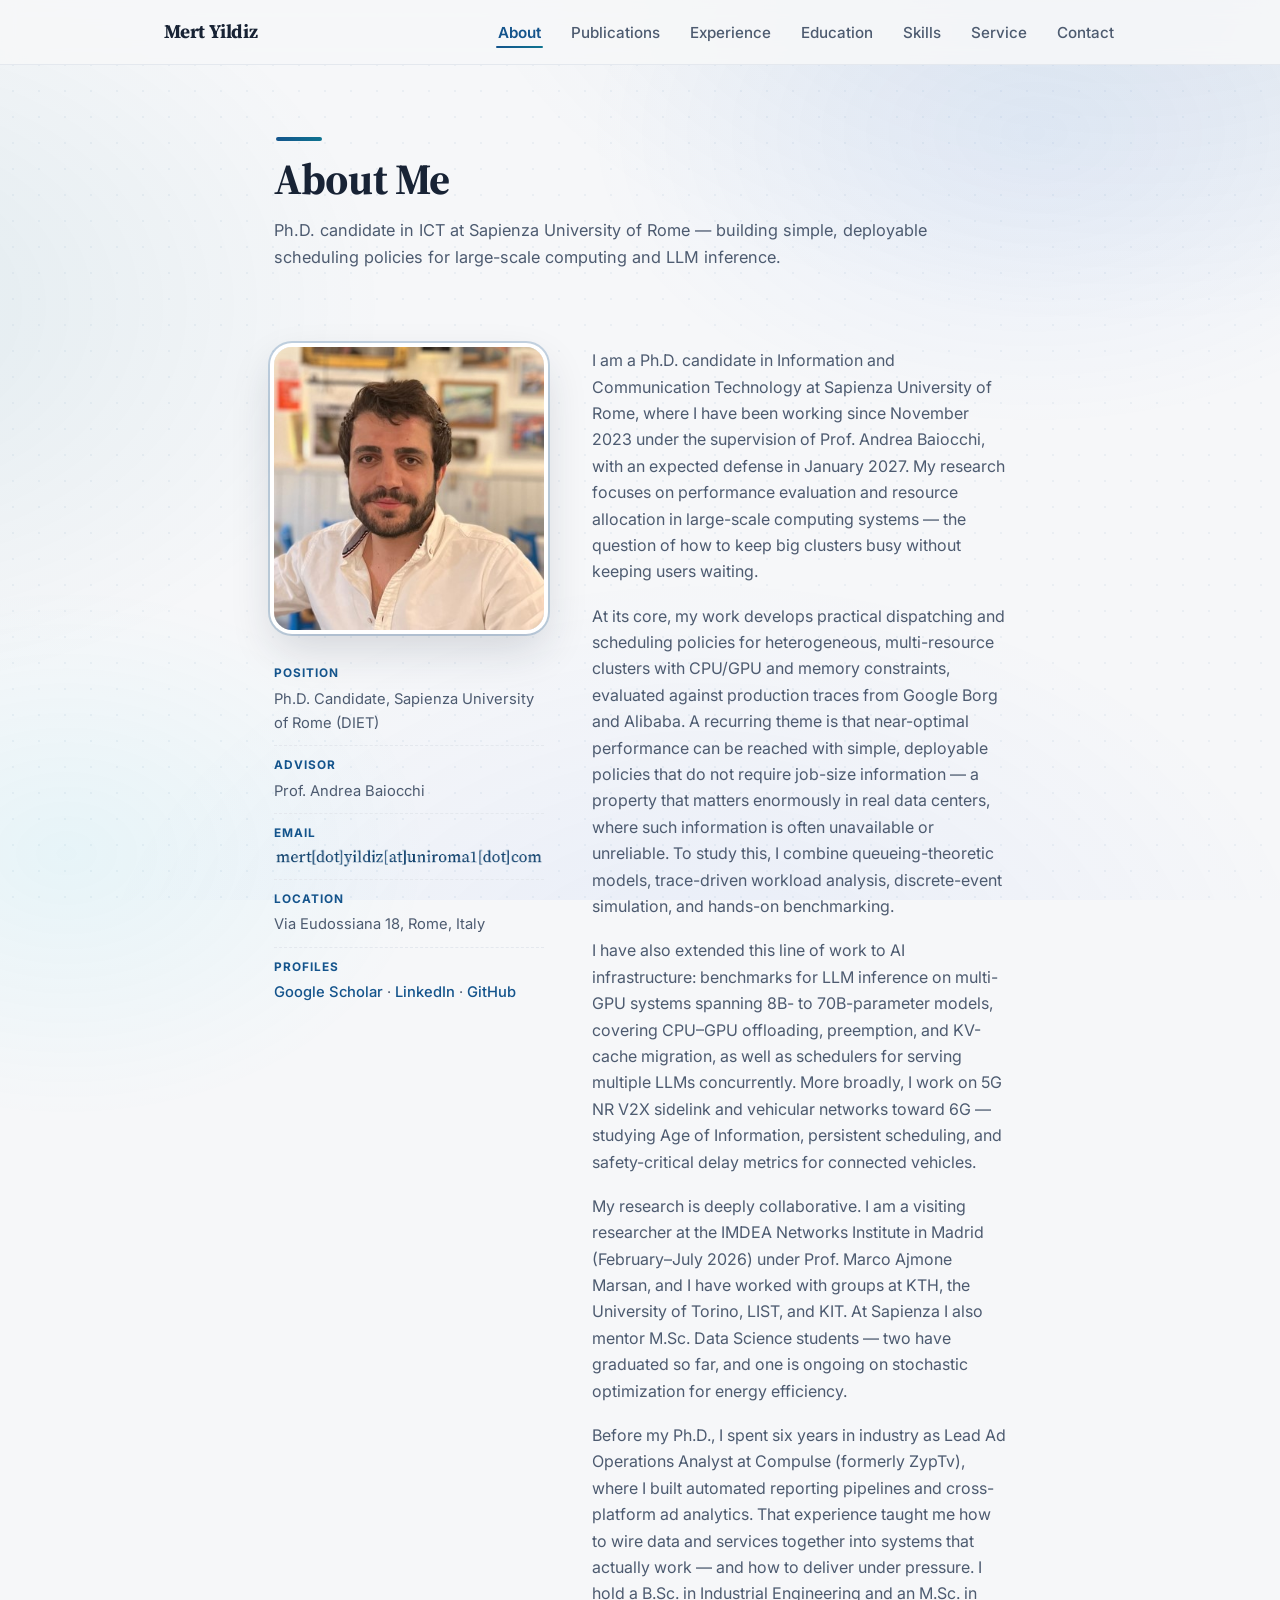
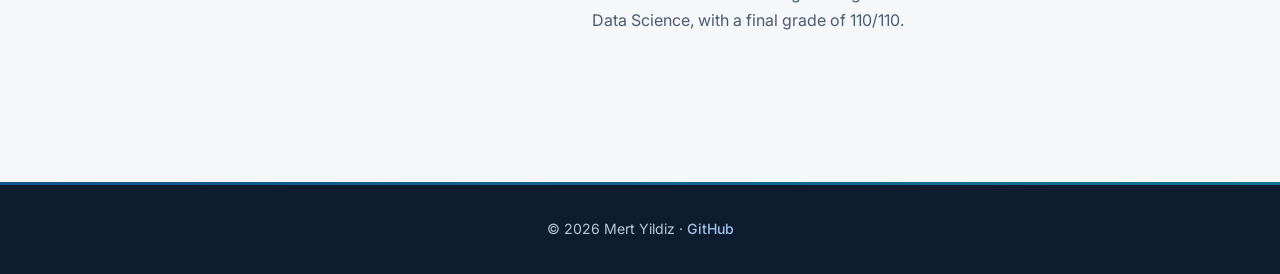
==== commit f6deeb0d: "Render email addresses as images (anti-scrape) - assets/email_uni.png, email_personal.png, email_uni" ====
--- a/about.html
+++ b/about.html
@@ -53,7 +53,7 @@
           <ul class="facts">
             <li><strong>Position</strong> Ph.D. Candidate, Sapienza University of Rome (DIET)</li>
             <li><strong>Advisor</strong> Prof. Andrea Baiocchi</li>
-            <li><strong>Email</strong> mert[dot]&#8203;yildiz[at]&#8203;uniroma1[dot]&#8203;com</li>
+            <li><strong>Email</strong> <img class="facts-email-img" src="assets/email_uni_small.png" alt="" role="presentation" draggable="false"></li>
             <li><strong>Location</strong> Via Eudossiana 18, Rome, Italy</li>
             <li><strong>Profiles</strong>
               <a href="https://scholar.google.com/citations?user=gYXDUkcAAAAJ&hl=en" target="_blank" rel="noopener">Google Scholar</a> ·
--- a/css/style.css
+++ b/css/style.css
@@ -297,10 +297,14 @@
 .contact-lead p { margin-bottom: 24px; }
 .contact-row--tall { align-items: flex-start; }
 .email-block { display: flex; flex-direction: column; gap: 3px; }
-.contact-email { font-family: var(--serif); font-size: 1rem; font-weight: 600; color: var(--accent-dark); letter-spacing: 0.01em; overflow-wrap: anywhere; }
-.contact-email--alt { font-size: 0.9rem; }
+.contact-email-img {
+  display: block; height: auto; width: 100%; max-width: 399px;
+  user-select: none; -webkit-user-drag: none;
+}
+.contact-email-img--alt { max-width: 329px; }
 .contact-email-label { font-size: 0.7rem; font-weight: 700; text-transform: uppercase; letter-spacing: 0.08em; color: var(--accent); margin-top: 6px; }
 .email-block small { color: var(--ink-soft); font-size: 0.75rem; margin-top: 4px; }
+.facts-email-img { display: block; height: 22px; width: auto; margin-top: 3px; user-select: none; -webkit-user-drag: none; }
 .contact-alt { margin-top: 14px; }
 
 .contact-card {
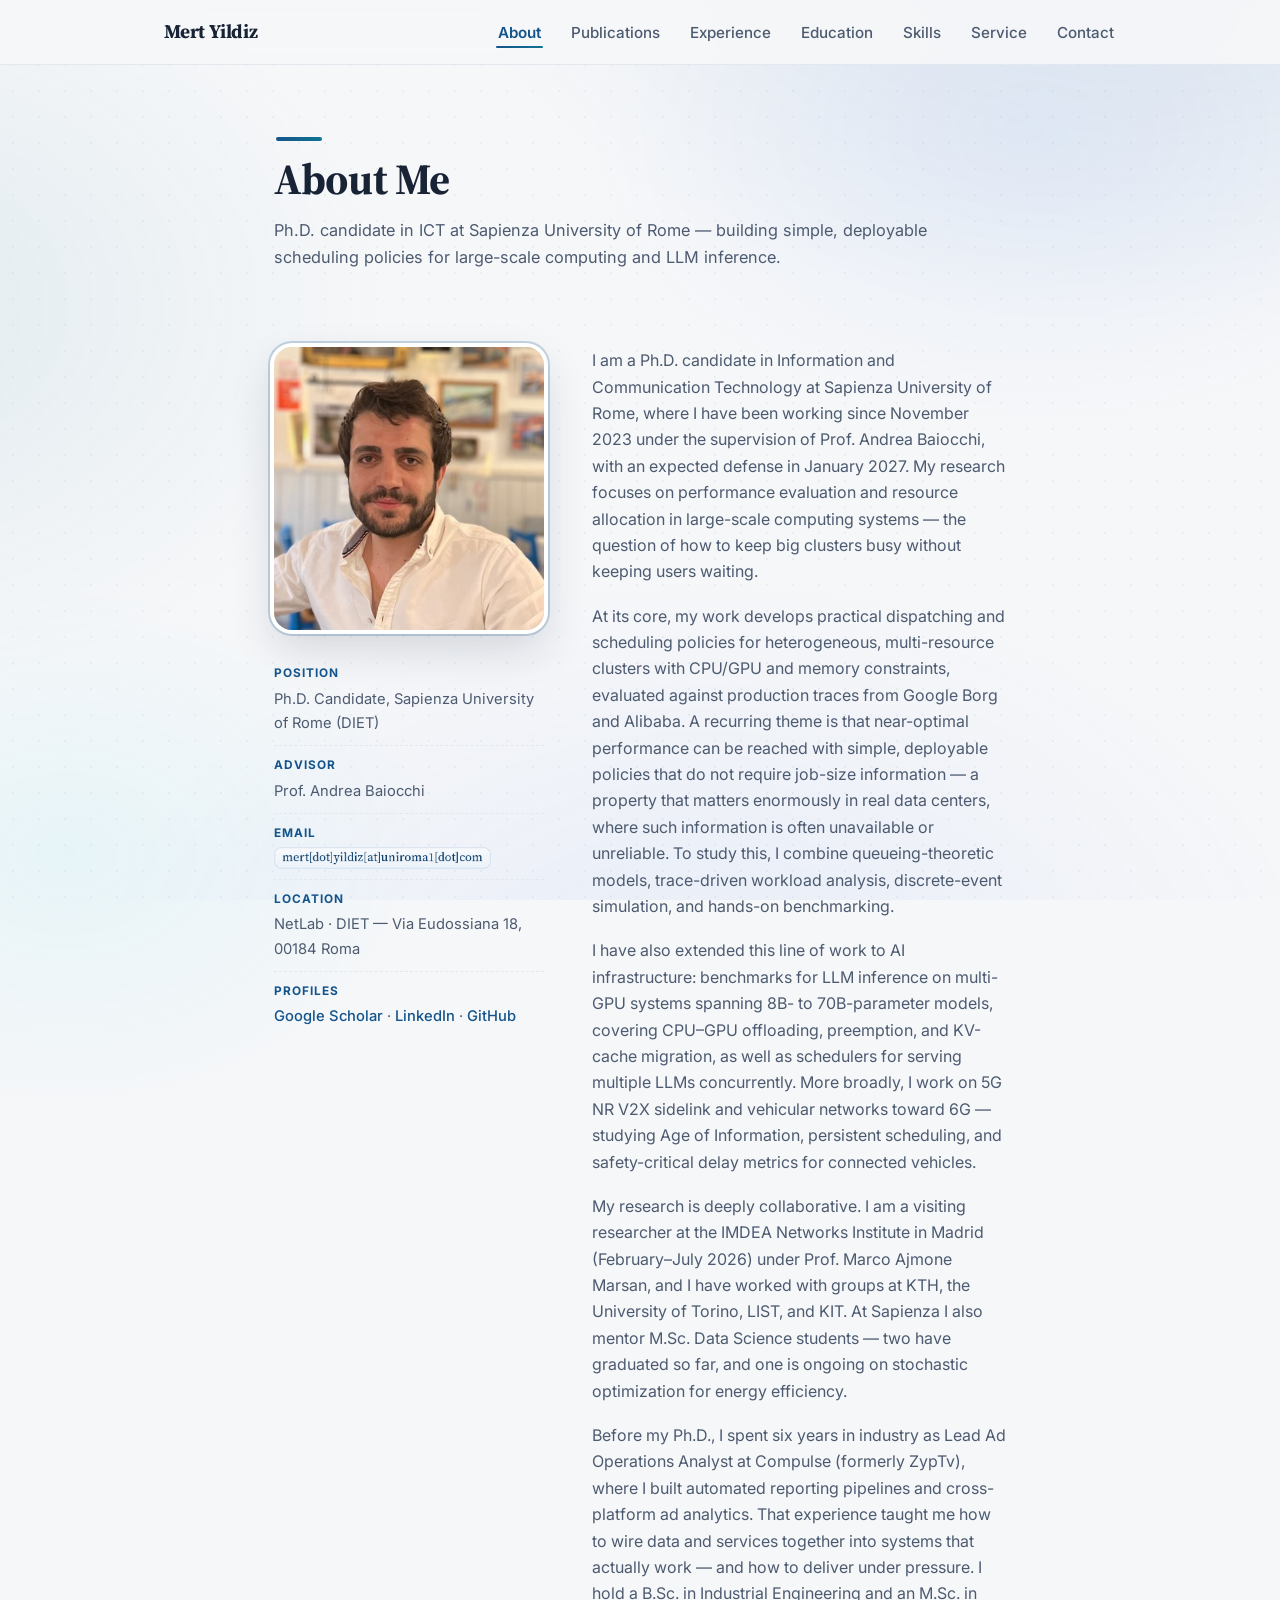
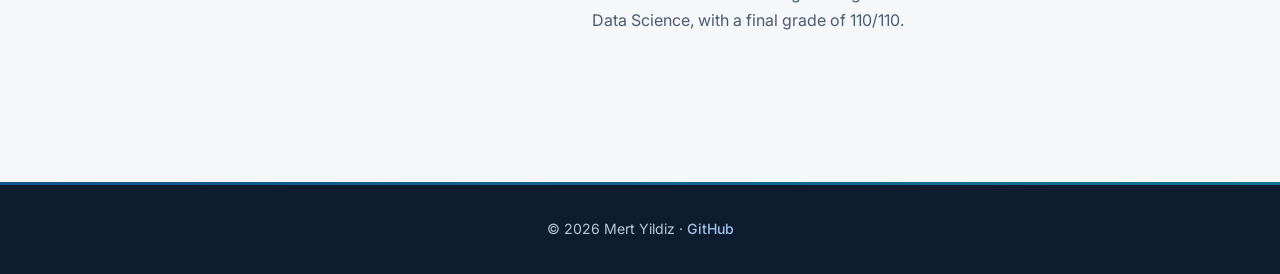
==== commit 21f9a38e: "Contact card: remove Profiles row; NetLab exact address as image chip - Removed the redundant Profil" ====
--- a/about.html
+++ b/about.html
@@ -54,7 +54,7 @@
             <li><strong>Position</strong> Ph.D. Candidate, Sapienza University of Rome (DIET)</li>
             <li><strong>Advisor</strong> Prof. Andrea Baiocchi</li>
             <li><strong>Email</strong> <img class="facts-email-img" src="assets/email_uni_small.png" alt="" role="presentation" draggable="false"></li>
-            <li><strong>Location</strong> Via Eudossiana 18, Rome, Italy</li>
+            <li><strong>Location</strong> NetLab · DIET — Via Eudossiana 18, 00184 Roma</li>
             <li><strong>Profiles</strong>
               <a href="https://scholar.google.com/citations?user=gYXDUkcAAAAJ&hl=en" target="_blank" rel="noopener">Google Scholar</a> ·
               <a href="https://www.linkedin.com/in/mertyldz/" target="_blank" rel="noopener">LinkedIn</a> ·
--- a/css/style.css
+++ b/css/style.css
@@ -302,6 +302,7 @@
   user-select: none; -webkit-user-drag: none;
 }
 .contact-email-img--alt { max-width: 329px; }
+.location-img { display: block; height: auto; width: 100%; max-width: 478px; margin-top: 4px; user-select: none; -webkit-user-drag: none; }
 .contact-email-label { font-size: 0.7rem; font-weight: 700; text-transform: uppercase; letter-spacing: 0.08em; color: var(--accent); margin-top: 6px; }
 .email-block small { color: var(--ink-soft); font-size: 0.75rem; margin-top: 4px; }
 .facts-email-img { display: block; height: 22px; width: auto; margin-top: 3px; user-select: none; -webkit-user-drag: none; }
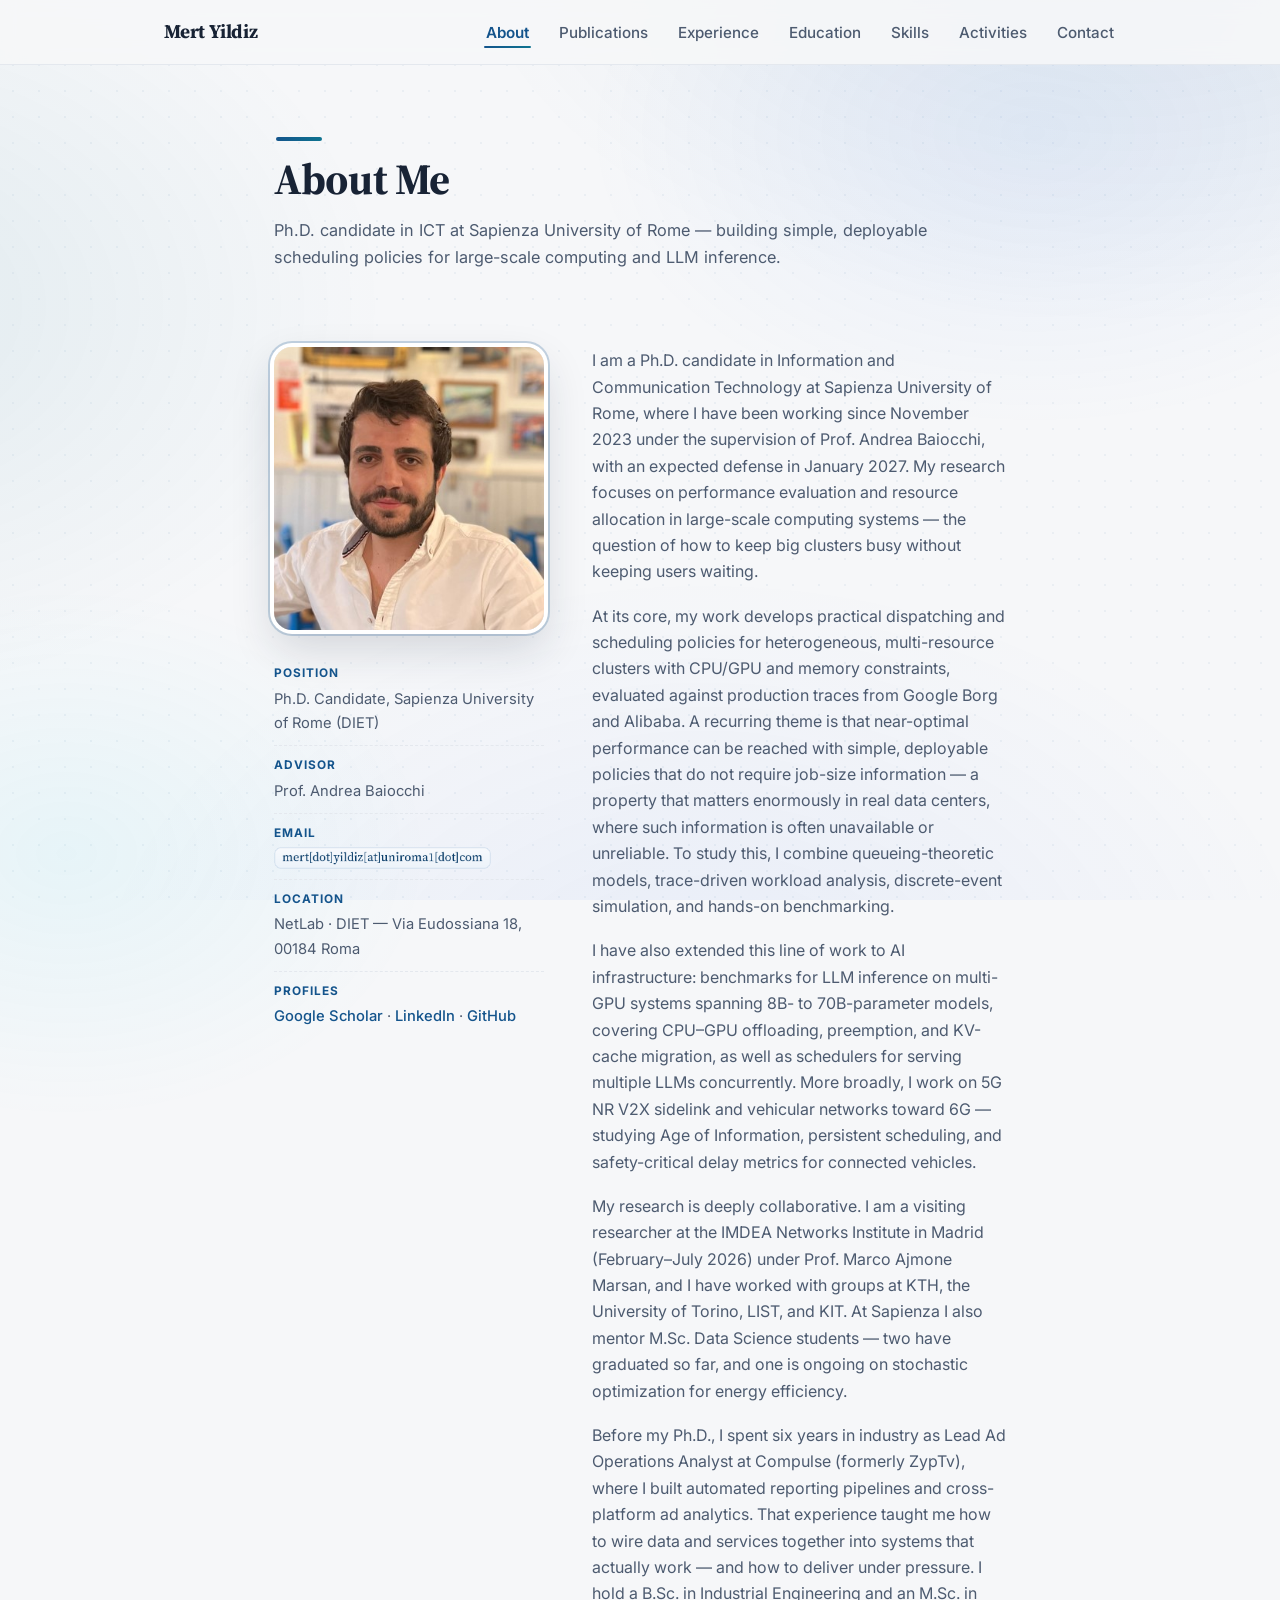
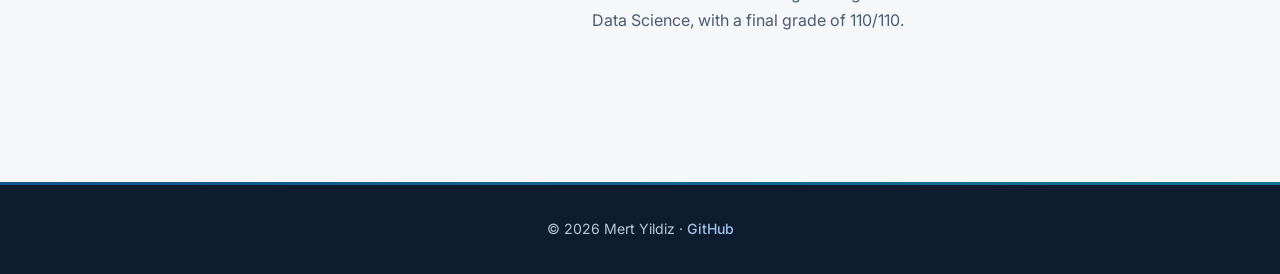
==== commit 36bcc326: "Rename Service page to Activities; add Awards section - service.html -> activities.html (nav updated" ====
--- a/about.html
+++ b/about.html
@@ -27,7 +27,7 @@
       <li><a href="experience.html">Experience</a></li>
       <li><a href="education.html">Education</a></li>
       <li><a href="skills.html">Skills</a></li>
-      <li><a href="service.html">Service</a></li>
+      <li><a href="activities.html">Activities</a></li>
       <li><a href="contact.html">Contact</a></li>
     </ul>
   </nav>
